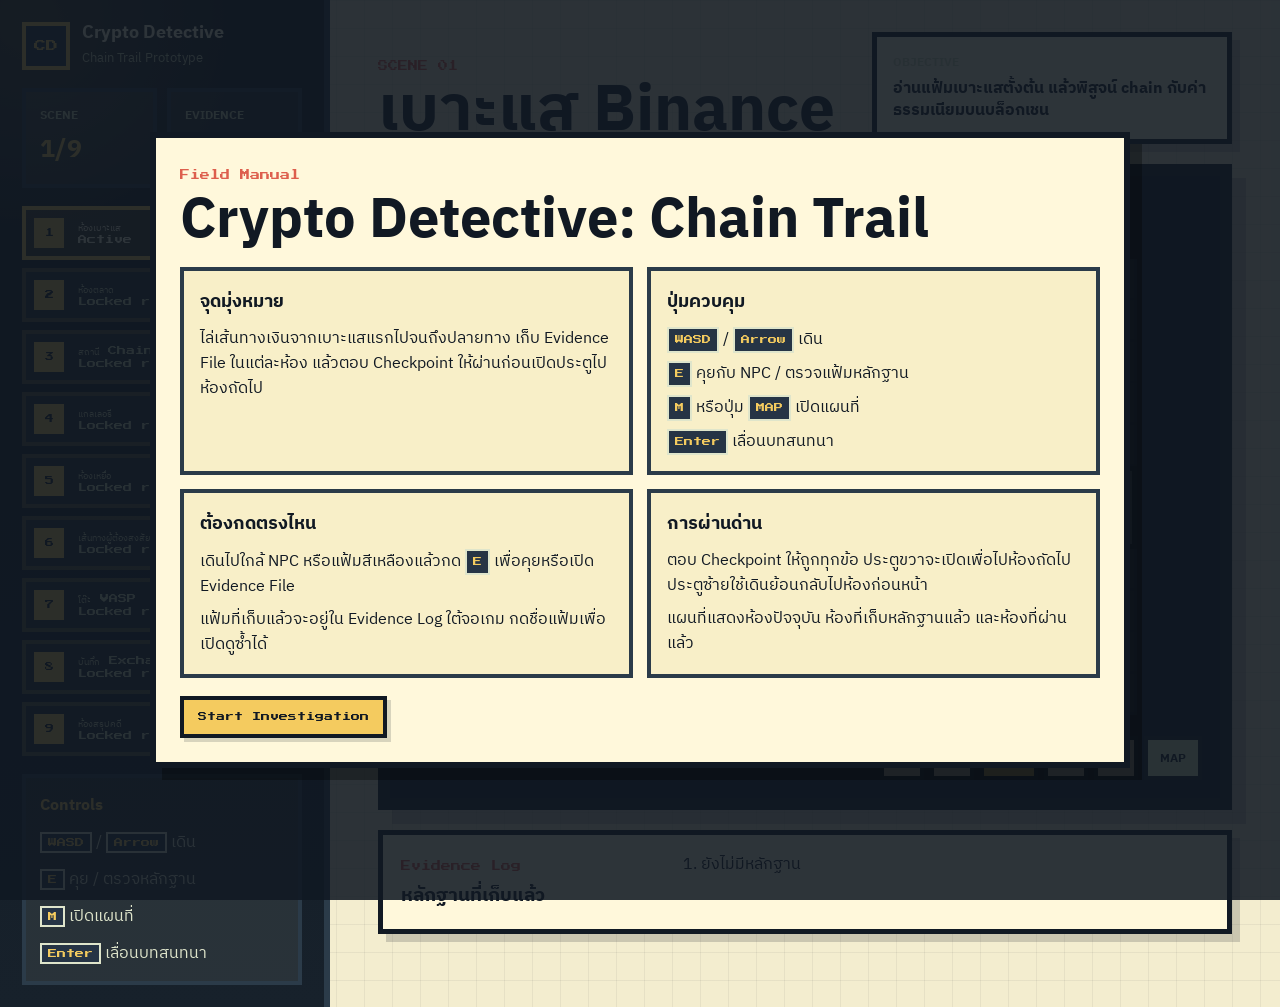
==== game.html @ ccb08685 "Add crypto detective web game" ====
<!doctype html>
<html lang="th">
  <head>
    <meta charset="utf-8">
    <meta name="viewport" content="width=device-width, initial-scale=1">
    <title>Crypto Detective: Chain Trail</title>
    <link rel="preconnect" href="https://fonts.googleapis.com">
    <link rel="preconnect" href="https://fonts.gstatic.com" crossorigin>
    <link href="https://fonts.googleapis.com/css2?family=IBM+Plex+Sans+Thai:wght@400;500;600;700;800&family=Press+Start+2P&display=swap" rel="stylesheet">
    <link rel="stylesheet" href="game.css?v=20260519-thai1">
  </head>
  <body>
    <div class="guide-overlay" id="guideOverlay">
      <div class="guide-card">
        <div>
          <span class="pixel-kicker">Field Manual</span>
          <h2 id="guideTitle">Crypto Detective: Chain Trail</h2>
        </div>

        <div class="guide-grid">
          <section>
            <h3>จุดมุ่งหมาย</h3>
            <p>ไล่เส้นทางเงินจากเบาะแสแรกไปจนถึงปลายทาง เก็บ Evidence File ในแต่ละห้อง แล้วตอบ Checkpoint ให้ผ่านก่อนเปิดประตูไปห้องถัดไป</p>
          </section>
          <section>
            <h3>ปุ่มควบคุม</h3>
            <p><kbd>WASD</kbd> / <kbd>Arrow</kbd> เดิน</p>
            <p><kbd>E</kbd> คุยกับ NPC / ตรวจแฟ้มหลักฐาน</p>
            <p><kbd>M</kbd> หรือปุ่ม <kbd>MAP</kbd> เปิดแผนที่</p>
            <p><kbd>Enter</kbd> เลื่อนบทสนทนา</p>
          </section>
          <section>
            <h3>ต้องกดตรงไหน</h3>
            <p>เดินไปใกล้ NPC หรือแฟ้มสีเหลืองแล้วกด <kbd>E</kbd> เพื่อคุยหรือเปิด Evidence File</p>
            <p>แฟ้มที่เก็บแล้วจะอยู่ใน Evidence Log ใต้จอเกม กดชื่อแฟ้มเพื่อเปิดดูซ้ำได้</p>
          </section>
          <section>
            <h3>การผ่านด่าน</h3>
            <p>ตอบ Checkpoint ให้ถูกทุกข้อ ประตูขวาจะเปิดเพื่อไปห้องถัดไป ประตูซ้ายใช้เดินย้อนกลับไปห้องก่อนหน้า</p>
            <p>แผนที่แสดงห้องปัจจุบัน ห้องที่เก็บหลักฐานแล้ว และห้องที่ผ่านแล้ว</p>
          </section>
        </div>

        <button class="pixel-small primary guide-primary" id="guidePrimary" type="button">Start Investigation</button>
      </div>
    </div>

    <button class="manual-fab" id="manualToggle" type="button" hidden>คู่มือ</button>

    <div class="game-shell">
      <aside class="case-panel">
        <div class="case-logo">
          <span>CD</span>
          <div>
            <h1>Crypto Detective</h1>
            <p>Chain Trail Prototype</p>
          </div>
        </div>

        <div class="stat-box">
          <div>
            <small>Scene</small>
            <strong id="sceneStat">1/9</strong>
          </div>
          <div>
            <small>Evidence</small>
            <strong id="evidenceStat">0</strong>
          </div>
        </div>

        <div class="stage-list" id="stageList"></div>

        <div class="controls">
          <h2>Controls</h2>
          <p><kbd>WASD</kbd> / <kbd>Arrow</kbd> เดิน</p>
          <p><kbd>E</kbd> คุย / ตรวจหลักฐาน</p>
          <p><kbd>M</kbd> เปิดแผนที่</p>
          <p><kbd>Enter</kbd> เลื่อนบทสนทนา</p>
        </div>
      </aside>

      <main class="play-area">
        <header class="game-top">
          <div>
            <span class="pixel-kicker" id="sceneCode">SCENE 01</span>
            <h2 id="sceneTitle">Chief's Office</h2>
          </div>
          <div class="objective-card">
            <small>Objective</small>
            <strong id="objectiveText">อ่านแฟ้มคดี</strong>
          </div>
        </header>

        <section class="console">
          <canvas id="gameCanvas" width="640" height="480" tabindex="0" aria-label="Playable 8-bit game canvas"></canvas>
          <div class="scanlines"></div>
          <div class="toast" id="toast">กด E เพื่อคุย</div>
          <div class="dialogue" id="dialogue" hidden>
            <strong id="dialogueSpeaker">ผู้กำกับ</strong>
            <p id="dialogueText"></p>
            <button id="dialogueNext" type="button">NEXT</button>
          </div>
          <div class="touch-controls" aria-label="On-screen controls">
            <button type="button" data-control="up">▲</button>
            <button type="button" data-control="left">◀</button>
            <button type="button" data-control="interact">E</button>
            <button type="button" data-control="right">▶</button>
            <button type="button" data-control="down">▼</button>
            <button type="button" data-control="map">MAP</button>
          </div>
        </section>

        <section class="evidence-dock">
          <div>
            <span class="pixel-kicker">Evidence Log</span>
            <h3>หลักฐานที่เก็บแล้ว</h3>
          </div>
          <ol id="evidenceLog"></ol>
        </section>
      </main>
    </div>

    <div class="dossier" id="dossier" hidden>
      <div class="dossier-card">
        <div class="dossier-head">
          <div>
            <span class="pixel-kicker" id="dossierCode">EVIDENCE</span>
            <h2 id="dossierTitle">Case File</h2>
          </div>
          <button class="pixel-small" id="closeDossier" type="button">CLOSE</button>
        </div>
        <div class="dossier-body">
          <section>
            <h3>Evidence Detail</h3>
            <div id="evidenceDetail"></div>
          </section>
          <section>
            <h3>คำถาม Checkpoint</h3>
            <form id="checkpointForm"></form>
            <div class="checkpoint-actions">
              <button class="pixel-small primary" type="submit" form="checkpointForm">SUBMIT</button>
              <span id="checkpointResult"></span>
            </div>
          </section>
        </div>
      </div>
    </div>

    <script src="game.js?v=20260519-thai1"></script>
  </body>
</html>
---- game.css ----
:root {
  --ink: #111923;
  --panel: #17212b;
  --line: #2b3b49;
  --screen: #bed08b;
  --screen-dark: #6d8e54;
  --paper: #f3edcf;
  --cream: #fff8db;
  --gold: #f4cb5f;
  --green: #4f7d4b;
  --blue: #315f9b;
  --red: #dd5f4d;
  --shadow: 8px 8px 0 rgba(17, 25, 35, 0.18);
}

* {
  box-sizing: border-box;
}

body {
  margin: 0;
  min-height: 100vh;
  color: var(--ink);
  font-family: "IBM Plex Sans Thai", "Noto Sans Thai", "Leelawadee UI", sans-serif;
  background:
    linear-gradient(90deg, rgba(17, 25, 35, 0.06) 1px, transparent 1px),
    linear-gradient(rgba(17, 25, 35, 0.06) 1px, transparent 1px),
    var(--paper);
  background-size: 28px 28px;
}

button,
kbd {
  font: inherit;
}

button {
  cursor: pointer;
}

.pixel-kicker,
.case-logo span,
.stage-chip,
.dialogue strong,
.dialogue button,
kbd {
  font-family: "Press Start 2P", "IBM Plex Sans Thai", monospace;
}

.game-shell {
  display: grid;
  grid-template-columns: 330px minmax(0, 1fr);
  min-height: 100vh;
}

.case-panel {
  display: flex;
  flex-direction: column;
  gap: 18px;
  padding: 22px;
  color: var(--cream);
  background:
    radial-gradient(circle at 28px 20px, rgba(244, 203, 95, 0.20), transparent 22%),
    linear-gradient(180deg, #111923, #17212b);
  border-right: 6px solid var(--line);
}

.case-logo {
  display: flex;
  align-items: center;
  gap: 12px;
}

.case-logo span {
  display: grid;
  width: 48px;
  height: 48px;
  place-items: center;
  border: 4px solid var(--gold);
  background: #263445;
  color: var(--gold);
  font-size: 12px;
}

.case-logo h1,
.case-logo p,
.game-top h2,
.controls h2,
.evidence-dock h3 {
  margin: 0;
}

.case-logo h1 {
  font-size: 18px;
  line-height: 1.2;
}

.case-logo p {
  margin-top: 3px;
  color: #cfd8b2;
  font-size: 13px;
}

.stat-box {
  display: grid;
  grid-template-columns: 1fr 1fr;
  gap: 10px;
}

.stat-box div,
.controls {
  padding: 14px;
  border: 4px solid #2b3b49;
  background: rgba(255, 248, 219, 0.08);
}

.stat-box small,
.objective-card small {
  display: block;
  color: #cfd8b2;
  font-size: 12px;
  font-weight: 800;
  text-transform: uppercase;
}

.stat-box strong {
  display: block;
  margin-top: 4px;
  color: var(--gold);
  font-size: 25px;
}

.stage-list {
  display: grid;
  gap: 8px;
}

.stage-chip {
  display: grid;
  grid-template-columns: 34px minmax(0, 1fr);
  gap: 10px;
  align-items: center;
  min-height: 48px;
  padding: 8px;
  border: 4px solid rgba(244, 203, 95, 0.28);
  background: rgba(255, 248, 219, 0.06);
  color: #cfd8b2;
  font-size: 9px;
  line-height: 1.45;
}

.stage-chip.active {
  border-color: var(--gold);
  background: rgba(244, 203, 95, 0.18);
  color: var(--cream);
}

.stage-chip.done {
  border-color: #75b979;
}

.stage-chip span:first-child {
  display: grid;
  width: 30px;
  height: 30px;
  place-items: center;
  background: var(--gold);
  color: var(--ink);
}

.controls {
  margin-top: auto;
}

.controls h2 {
  color: var(--gold);
  font-size: 16px;
}

.controls p {
  margin: 10px 0 0;
  color: #dfe5cb;
}

kbd {
  display: inline-block;
  padding: 4px 6px;
  border: 2px solid #dfe5cb;
  background: #263445;
  color: var(--gold);
  font-size: 9px;
}

.play-area {
  display: grid;
  align-content: start;
  justify-items: center;
  gap: 20px;
  padding: 32px clamp(20px, 4vw, 48px);
}

.game-top {
  display: grid;
  grid-template-columns: minmax(0, 1fr) minmax(280px, 360px);
  gap: 18px;
  align-items: end;
  width: min(100%, 960px);
}

.pixel-kicker {
  display: inline-block;
  color: var(--red);
  font-size: 10px;
  line-height: 1.8;
}

.game-top h2 {
  font-size: clamp(34px, 5vw, 64px);
  line-height: 1;
}

.objective-card {
  padding: 16px;
  border: 5px solid var(--ink);
  background: var(--cream);
  box-shadow: var(--shadow);
}

.objective-card strong {
  display: block;
  margin-top: 6px;
  line-height: 1.4;
}

.console {
  position: relative;
  width: min(100%, 960px);
  border: 12px solid #111923;
  background: #111923;
  box-shadow: 14px 14px 0 rgba(17, 25, 35, 0.18);
}

canvas {
  display: block;
  width: 100%;
  aspect-ratio: 4 / 3;
  image-rendering: pixelated;
  background: var(--screen);
}

canvas:focus {
  outline: 4px solid var(--gold);
  outline-offset: 4px;
}

.scanlines {
  position: absolute;
  inset: 0;
  pointer-events: none;
  background: linear-gradient(rgba(17, 25, 35, 0.08) 1px, transparent 1px);
  background-size: 100% 4px;
  opacity: 0.35;
}

.toast {
  position: absolute;
  left: 18px;
  top: 18px;
  padding: 9px 12px;
  border: 4px solid var(--ink);
  background: var(--cream);
  color: var(--ink);
  font-weight: 800;
  box-shadow: 5px 5px 0 rgba(17, 25, 35, 0.2);
}

.dialogue {
  position: absolute;
  left: 18px;
  right: 18px;
  bottom: 18px;
  min-height: 120px;
  padding: 16px;
  border: 5px solid var(--ink);
  background: var(--cream);
  box-shadow: 6px 6px 0 rgba(17, 25, 35, 0.22);
}

.dialogue strong {
  display: block;
  margin-bottom: 10px;
  color: var(--red);
  font-size: 10px;
}

.dialogue p {
  margin: 0;
  padding-right: 100px;
  line-height: 1.62;
}

.dialogue button {
  position: absolute;
  right: 16px;
  bottom: 16px;
  min-height: 38px;
  padding: 0 14px;
  border: 4px solid var(--ink);
  background: var(--gold);
  color: var(--ink);
  font-size: 9px;
}

.touch-controls {
  position: absolute;
  right: 18px;
  bottom: 18px;
  display: grid;
  grid-template-columns: 44px 44px 58px 44px 44px 58px;
  gap: 6px;
  z-index: 4;
}

.dialogue:not([hidden]) + .touch-controls {
  display: none;
}

.touch-controls button {
  min-height: 44px;
  border: 4px solid var(--ink);
  background: rgba(255, 248, 219, 0.92);
  color: var(--ink);
  font-weight: 800;
  box-shadow: 4px 4px 0 rgba(17, 25, 35, 0.22);
}

.touch-controls [data-control="interact"] {
  background: var(--gold);
}

.touch-controls [data-control="map"] {
  background: #ddecbd;
  font-size: 12px;
}

.evidence-dock {
  display: grid;
  grid-template-columns: 260px minmax(0, 1fr);
  gap: 18px;
  width: min(100%, 960px);
  padding: 18px;
  border: 5px solid var(--ink);
  background: var(--cream);
  box-shadow: var(--shadow);
}

#evidenceLog {
  display: grid;
  gap: 8px;
  margin: 0;
  padding-left: 22px;
}

#evidenceLog li {
  line-height: 1.45;
}

.evidence-item {
  width: 100%;
  padding: 8px 10px;
  border: 3px solid var(--ink);
  background: #f8efc8;
  color: var(--ink);
  text-align: left;
  box-shadow: 4px 4px 0 rgba(17, 25, 35, 0.14);
}

.evidence-item.done {
  background: #ddecbd;
}

.dossier {
  position: fixed;
  inset: 0;
  z-index: 20;
  display: grid;
  justify-items: center;
  align-items: start;
  padding: 24px;
  overflow: auto;
  background: rgba(17, 25, 35, 0.78);
}

.dossier[hidden] {
  display: none;
}

.dossier-card {
  width: min(1040px, calc(100vw - 48px));
  max-height: calc(100vh - 48px);
  overflow: auto;
  border: 6px solid var(--ink);
  background: var(--cream);
  box-shadow: 12px 12px 0 rgba(0, 0, 0, 0.25);
}

.dossier-head {
  display: flex;
  justify-content: space-between;
  gap: 16px;
  align-items: start;
  padding: 18px;
  border-bottom: 5px solid var(--ink);
  background: #e8dfb0;
}

.dossier-head h2 {
  margin: 0;
  font-size: clamp(24px, 4vw, 42px);
  line-height: 1.1;
}

.pixel-small {
  min-height: 42px;
  padding: 0 14px;
  border: 4px solid var(--ink);
  background: var(--cream);
  color: var(--ink);
  font-family: "Press Start 2P", "IBM Plex Sans Thai", monospace;
  font-size: 9px;
  box-shadow: 4px 4px 0 rgba(17, 25, 35, 0.16);
}

.pixel-small.primary {
  background: var(--gold);
}

.dossier-body {
  display: grid;
  grid-template-columns: minmax(0, 0.95fr) minmax(0, 1.05fr);
  gap: 18px;
  padding: 18px;
}

.dossier-body section {
  min-width: 0;
  padding: 16px;
  border: 4px solid var(--ink);
  background: #fffaf0;
}

.dossier-body h3 {
  margin: 0 0 12px;
}

#evidenceDetail {
  display: grid;
  gap: 10px;
  line-height: 1.55;
}

.evidence-row {
  min-width: 0;
  padding: 10px;
  border: 3px solid var(--line);
  background: #f8efc8;
  overflow: hidden;
}

.evidence-row strong {
  display: block;
}

.evidence-row span,
.checkpoint-question,
.checkpoint-choice span,
.dossier-head h2 {
  overflow-wrap: anywhere;
  word-break: break-word;
}

.checkpoint-question {
  margin: 0 0 14px;
  padding: 12px;
  border: 3px solid var(--line);
  background: #f8efc8;
}

.checkpoint-question legend {
  padding: 0 6px;
  font-weight: 800;
}

.checkpoint-choice {
  display: grid;
  grid-template-columns: 22px minmax(0, 1fr);
  gap: 8px;
  margin-top: 8px;
  line-height: 1.42;
}

.checkpoint-text {
  width: 100%;
  min-height: 42px;
  margin-top: 8px;
  padding: 8px 10px;
  border: 3px solid var(--line);
  background: #fffaf0;
  color: var(--ink);
  font: inherit;
  overflow-wrap: anywhere;
}

.checkpoint-actions {
  display: flex;
  align-items: center;
  flex-wrap: wrap;
  gap: 12px;
  margin-top: 10px;
}

#checkpointResult {
  font-weight: 800;
}

#checkpointResult.ok {
  color: var(--green);
}

#checkpointResult.bad {
  color: var(--red);
}

.manual-fab {
  position: fixed;
  right: 22px;
  bottom: 22px;
  z-index: 18;
  min-height: 52px;
  padding: 0 18px;
  border: 5px solid var(--ink);
  background: var(--gold);
  color: var(--ink);
  font-family: "Press Start 2P", "IBM Plex Sans Thai", monospace;
  font-size: 10px;
  box-shadow: 6px 6px 0 rgba(17, 25, 35, 0.24);
}

.guide-overlay {
  position: fixed;
  top: 0;
  right: 0;
  bottom: 0;
  left: 0;
  z-index: 35;
  display: grid;
  width: 100vw;
  min-height: 100vh;
  place-items: center;
  padding: 24px;
  overflow: auto;
  background: rgba(17, 25, 35, 0.88);
}

.guide-overlay[hidden],
.manual-fab[hidden] {
  display: none;
}

.guide-card {
  width: min(980px, calc(100vw - 48px));
  padding: 24px;
  border: 6px solid var(--ink);
  background: var(--cream);
  box-shadow: 12px 12px 0 rgba(0, 0, 0, 0.3);
}

.guide-card h2 {
  margin: 4px 0 18px;
  font-size: clamp(30px, 5vw, 56px);
  line-height: 1;
}

.guide-grid {
  display: grid;
  grid-template-columns: repeat(2, minmax(0, 1fr));
  gap: 14px;
}

.guide-grid section {
  min-width: 0;
  padding: 16px;
  border: 4px solid var(--line);
  background: #f8efc8;
}

.guide-grid h3 {
  margin: 0 0 10px;
  font-size: 18px;
}

.guide-grid p {
  margin: 8px 0 0;
  line-height: 1.55;
}

.guide-primary {
  margin-top: 18px;
}

@media (max-width: 1040px) {
  .game-shell,
  .game-top,
  .evidence-dock,
  .dossier-body,
  .guide-grid {
    grid-template-columns: 1fr;
  }

  .case-panel {
    border-right: 0;
    border-bottom: 6px solid var(--line);
  }

  .controls {
    margin-top: 0;
  }
}
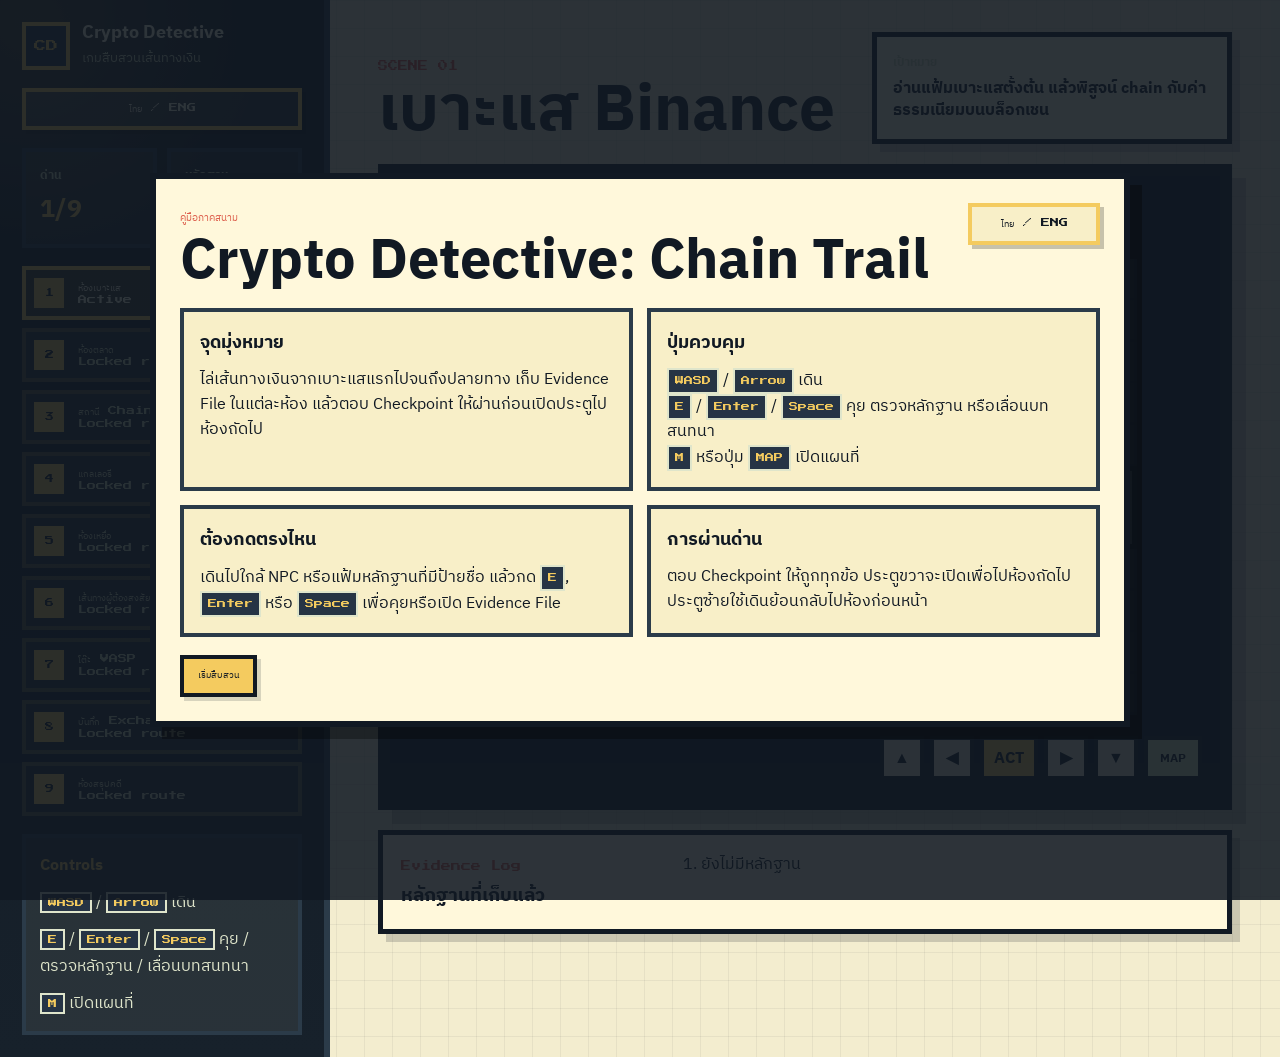
==== commit fdcf9c28: "Improve RPG controls language and room detail" ====
--- a/game.html
+++ b/game.html
@@ -4,20 +4,24 @@
     <meta charset="utf-8">
     <meta name="viewport" content="width=device-width, initial-scale=1">
     <title>Crypto Detective: Chain Trail</title>
+    <link rel="icon" href="data:,">
     <link rel="preconnect" href="https://fonts.googleapis.com">
     <link rel="preconnect" href="https://fonts.gstatic.com" crossorigin>
     <link href="https://fonts.googleapis.com/css2?family=IBM+Plex+Sans+Thai:wght@400;500;600;700;800&family=Press+Start+2P&display=swap" rel="stylesheet">
-    <link rel="stylesheet" href="game.css?v=20260519-thai1">
+    <link rel="stylesheet" href="game.css?v=20260520-controls1">
   </head>
   <body>
     <div class="guide-overlay" id="guideOverlay">
       <div class="guide-card">
-        <div>
-          <span class="pixel-kicker">Field Manual</span>
-          <h2 id="guideTitle">Crypto Detective: Chain Trail</h2>
+        <div class="guide-headline">
+          <div>
+            <span class="pixel-kicker" id="guideKicker">Field Manual</span>
+            <h2 id="guideTitle">Crypto Detective: Chain Trail</h2>
+          </div>
+          <button class="language-toggle guide-language-toggle" id="guideLanguageToggle" type="button" aria-label="Switch language">ไทย / ENG</button>
         </div>
 
-        <div class="guide-grid">
+        <div class="guide-grid" id="guideGrid">
           <section>
             <h3>จุดมุ่งหมาย</h3>
             <p>ไล่เส้นทางเงินจากเบาะแสแรกไปจนถึงปลายทาง เก็บ Evidence File ในแต่ละห้อง แล้วตอบ Checkpoint ให้ผ่านก่อนเปิดประตูไปห้องถัดไป</p>
@@ -53,17 +57,21 @@
           <span>CD</span>
           <div>
             <h1>Crypto Detective</h1>
-            <p>Chain Trail Prototype</p>
+            <p id="logoSubtitle">Chain Trail Prototype</p>
           </div>
+        </div>
+
+        <div class="utility-row">
+          <button class="language-toggle" id="languageToggle" type="button" aria-label="Switch language">ไทย / ENG</button>
         </div>
 
         <div class="stat-box">
           <div>
-            <small>Scene</small>
+            <small id="sceneStatLabel">Scene</small>
             <strong id="sceneStat">1/9</strong>
           </div>
           <div>
-            <small>Evidence</small>
+            <small id="evidenceStatLabel">Evidence</small>
             <strong id="evidenceStat">0</strong>
           </div>
         </div>
@@ -86,7 +94,7 @@
             <h2 id="sceneTitle">Chief's Office</h2>
           </div>
           <div class="objective-card">
-            <small>Objective</small>
+            <small id="objectiveLabel">Objective</small>
             <strong id="objectiveText">อ่านแฟ้มคดี</strong>
           </div>
         </header>
@@ -103,7 +111,7 @@
           <div class="touch-controls" aria-label="On-screen controls">
             <button type="button" data-control="up">▲</button>
             <button type="button" data-control="left">◀</button>
-            <button type="button" data-control="interact">E</button>
+            <button type="button" data-control="interact" id="touchInteract">E</button>
             <button type="button" data-control="right">▶</button>
             <button type="button" data-control="down">▼</button>
             <button type="button" data-control="map">MAP</button>
@@ -112,7 +120,7 @@
 
         <section class="evidence-dock">
           <div>
-            <span class="pixel-kicker">Evidence Log</span>
+            <span class="pixel-kicker" id="evidenceLogKicker">Evidence Log</span>
             <h3>หลักฐานที่เก็บแล้ว</h3>
           </div>
           <ol id="evidenceLog"></ol>
@@ -131,14 +139,14 @@
         </div>
         <div class="dossier-body">
           <section>
-            <h3>Evidence Detail</h3>
+            <h3 id="evidenceDetailHeading">Evidence Detail</h3>
             <div id="evidenceDetail"></div>
           </section>
           <section>
-            <h3>คำถาม Checkpoint</h3>
+            <h3 id="checkpointHeading">คำถาม Checkpoint</h3>
             <form id="checkpointForm"></form>
             <div class="checkpoint-actions">
-              <button class="pixel-small primary" type="submit" form="checkpointForm">SUBMIT</button>
+              <button class="pixel-small primary" id="checkpointSubmit" type="submit" form="checkpointForm">SUBMIT</button>
               <span id="checkpointResult"></span>
             </div>
           </section>
@@ -146,6 +154,6 @@
       </div>
     </div>
 
-    <script src="game.js?v=20260519-thai1"></script>
+    <script src="game.js?v=20260520-controls1"></script>
   </body>
 </html>
--- a/game.css
+++ b/game.css
@@ -101,6 +101,45 @@
   font-size: 13px;
 }
 
+.utility-row {
+  display: flex;
+  justify-content: stretch;
+}
+
+.language-toggle {
+  width: 100%;
+  min-height: 42px;
+  padding: 0 12px;
+  border: 4px solid var(--gold);
+  background: rgba(255, 248, 219, 0.12);
+  color: var(--cream);
+  font-family: "Press Start 2P", "IBM Plex Sans Thai", monospace;
+  font-size: 9px;
+  box-shadow: 4px 4px 0 rgba(0, 0, 0, 0.22);
+}
+
+.language-toggle:hover,
+.language-toggle:focus-visible {
+  background: var(--gold);
+  color: var(--ink);
+  outline: 0;
+}
+
+.guide-headline {
+  display: flex;
+  justify-content: space-between;
+  gap: 18px;
+  align-items: start;
+}
+
+.guide-language-toggle {
+  flex: 0 0 auto;
+  width: auto;
+  min-width: 132px;
+  color: var(--ink);
+  background: #f8efc8;
+}
+
 .stat-box {
   display: grid;
   grid-template-columns: 1fr 1fr;
@@ -617,6 +656,14 @@
     grid-template-columns: 1fr;
   }
 
+  .guide-headline {
+    display: grid;
+  }
+
+  .guide-language-toggle {
+    width: 100%;
+  }
+
   .case-panel {
     border-right: 0;
     border-bottom: 6px solid var(--line);
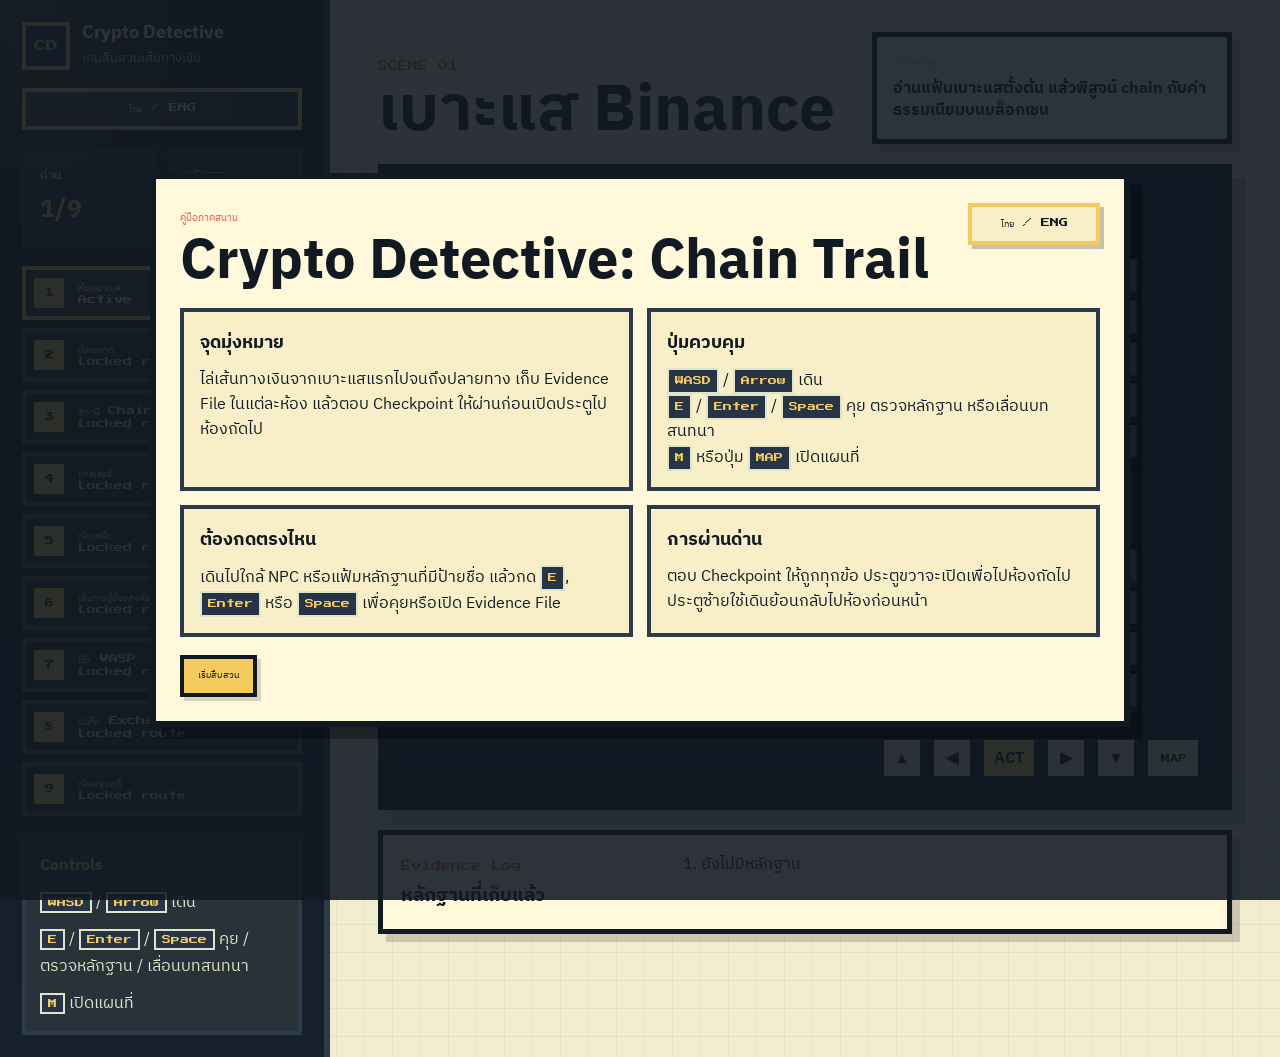
==== commit 965934d5: "Improve RPG room tiles and labels" ====
--- a/game.html
+++ b/game.html
@@ -8,7 +8,7 @@
     <link rel="preconnect" href="https://fonts.googleapis.com">
     <link rel="preconnect" href="https://fonts.gstatic.com" crossorigin>
     <link href="https://fonts.googleapis.com/css2?family=IBM+Plex+Sans+Thai:wght@400;500;600;700;800&family=Press+Start+2P&display=swap" rel="stylesheet">
-    <link rel="stylesheet" href="game.css?v=20260520-controls1">
+    <link rel="stylesheet" href="game.css?v=20260520-roomtiles1">
   </head>
   <body>
     <div class="guide-overlay" id="guideOverlay">
@@ -154,6 +154,6 @@
       </div>
     </div>
 
-    <script src="game.js?v=20260520-controls1"></script>
+    <script src="game.js?v=20260520-roomtiles1"></script>
   </body>
 </html>
